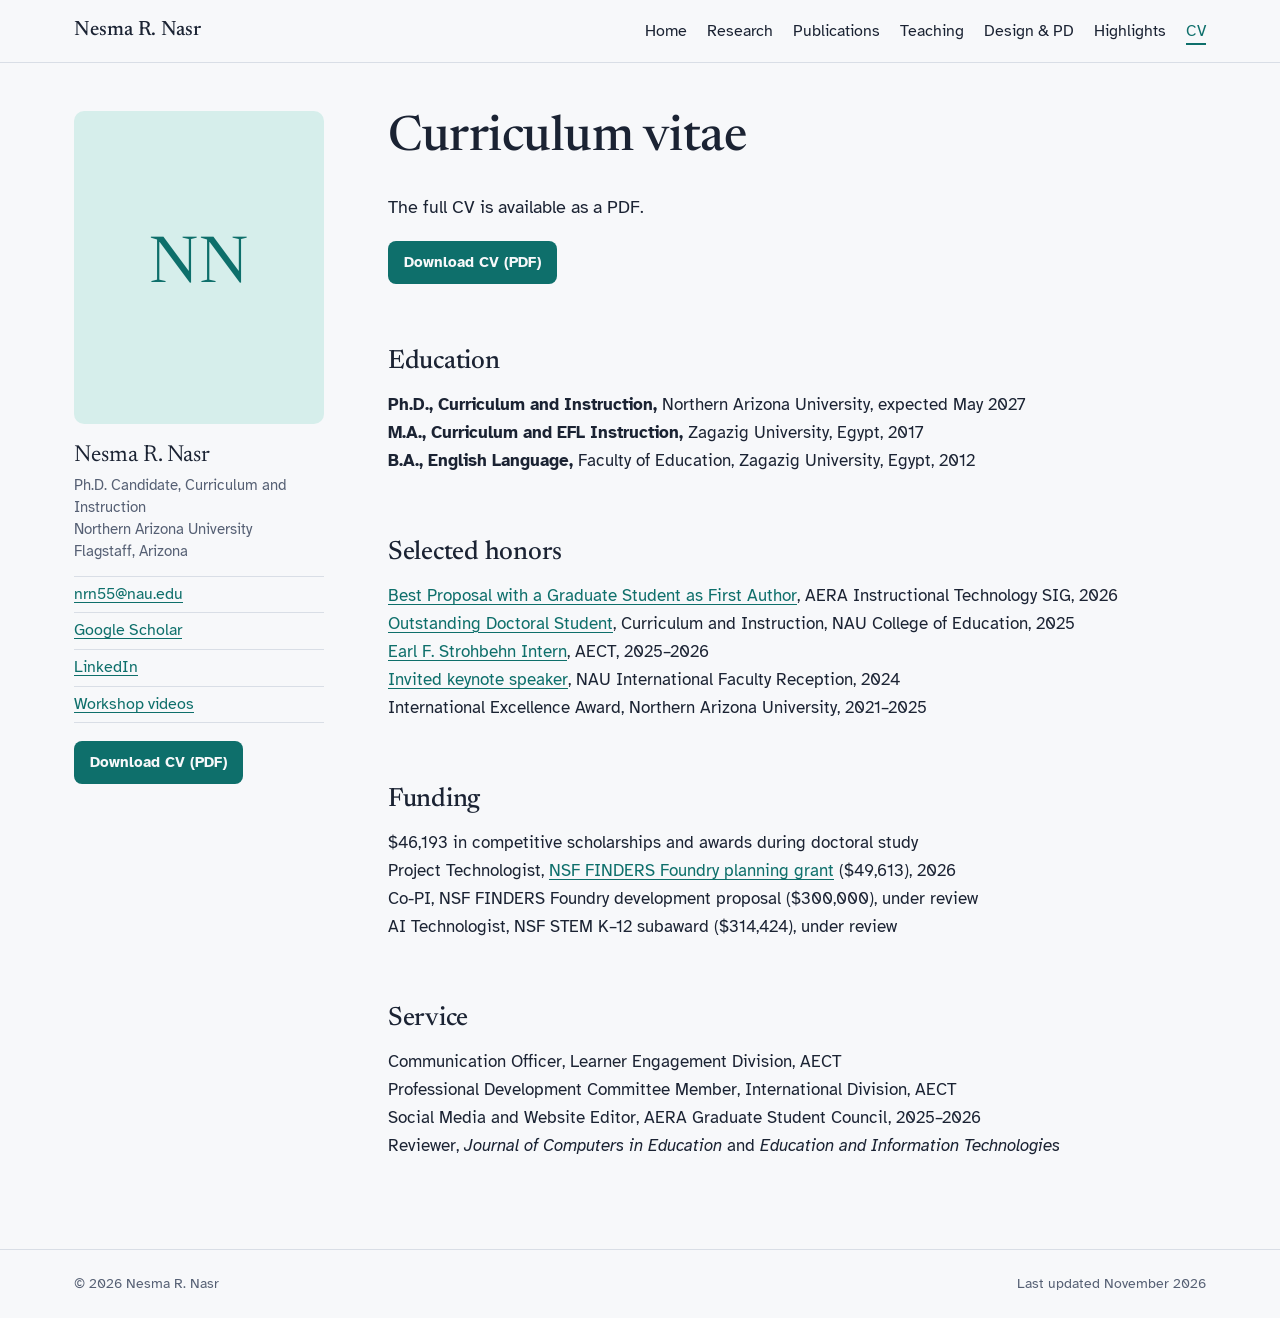
==== cv.html @ 43432b34 "Launch personal academic website Seven pages (home, research, publications, teaching, design and pro" ====
<!DOCTYPE html>
<html lang="en">
<head>
  <meta charset="utf-8">
  <meta name="viewport" content="width=device-width, initial-scale=1">
  <title>CV – Nesma R. Nasr</title>
  <meta name="description" content="Nesma R. Nasr studies AI literacy, critical thinking, and the design of AI-enhanced professional learning for educators.">
  <meta property="og:title" content="CV – Nesma R. Nasr">
  <meta property="og:description" content="Nesma R. Nasr studies AI literacy, critical thinking, and the design of AI-enhanced professional learning for educators.">
  <meta property="og:image" content="https://nesman91.github.io/images/profile.jpg">
  <link rel="icon" href="images/favicon.svg" type="image/svg+xml">
  <link rel="preconnect" href="https://fonts.googleapis.com">
  <link rel="preconnect" href="https://fonts.gstatic.com" crossorigin>
  <link href="https://fonts.googleapis.com/css2?family=Atkinson+Hyperlegible:ital,wght@0,400;0,700;1,400&family=Newsreader:ital,opsz,wght@0,6..72,400;0,6..72,500;0,6..72,600;1,6..72,400&display=swap" rel="stylesheet">
  <link rel="stylesheet" href="css/style.css">
</head>
<body>
  <a class="skip-link" href="#main">Skip to content</a>

  <header class="site-header">
    <div class="wrap">
      <a class="site-name" href="index.html">Nesma R. Nasr</a>
      <button class="nav-toggle" aria-expanded="false" aria-controls="site-nav">Menu</button>
      <nav class="site-nav" id="site-nav" aria-label="Main">
        <ul>
          <li><a href="index.html">Home</a></li>
          <li><a href="research.html">Research</a></li>
          <li><a href="publications.html">Publications</a></li>
          <li><a href="teaching.html">Teaching</a></li>
          <li><a href="design.html">Design &amp; PD</a></li>
          <li><a href="highlights.html">Highlights</a></li>
          <li><a href="cv.html" aria-current="page">CV</a></li>
        </ul>
      </nav>
    </div>
  </header>

  <div class="shell">
    <!-- ============ PROFILE SIDEBAR (same on every page) ============
         Your photo: upload a picture named profile.jpg into the images folder.
         Until then, your initials show instead. -->
    <aside class="profile" aria-label="About Nesma">
      <div class="avatar"><img src="images/profile.jpg" alt="Portrait of Nesma R. Nasr"><span class="monogram" aria-hidden="true">NN</span></div>
      <p class="name">Nesma R. Nasr</p>
      <p class="role">Ph.D. Candidate, Curriculum and Instruction<br>Northern Arizona University<br>Flagstaff, Arizona</p>
      <ul>
        <li><a href="mailto:nrn55@nau.edu">nrn55@nau.edu</a></li>
        <li><a href="https://scholar.google.com/citations?user=AihzHhYAAAAJ&amp;hl=en">Google Scholar</a></li>
        <li><a href="https://www.linkedin.com/in/nesma-nasr-783b58266/">LinkedIn</a></li>
        <li><a href="https://youtube.com/playlist?list=PLr469VyPQPz77XELISCDWrb53QFtSRKE9">Workshop videos</a></li>
      </ul>
      <a class="button" href="files/Nasr_Nesma_CV.pdf">Download CV (PDF)</a>
    </aside>

    <main class="content" id="main">
      <h1>Curriculum vitae</h1>
      <p class="lede">The full CV is available as a PDF.</p>
      <!-- To update the CV: upload a new PDF named Nasr_Nesma_CV.pdf into the files folder. -->
      <p><a class="button" href="files/Nasr_Nesma_CV.pdf">Download CV (PDF)</a></p>

      <section data-reveal>
        <h2>Education</h2>
        <ul class="plain">
          <li><strong>Ph.D., Curriculum and Instruction,</strong> Northern Arizona University, expected May 2027</li>
          <li><strong>M.A., Curriculum and EFL Instruction,</strong> Zagazig University, Egypt, 2017</li>
          <li><strong>B.A., English Language,</strong> Faculty of Education, Zagazig University, Egypt, 2012</li>
        </ul>
      </section>

      <section data-reveal>
        <h2>Selected honors</h2>
        <ul class="plain">
          <li><a href="highlights.html#aera-award-2026">Best Proposal with a Graduate Student as First Author</a>, AERA Instructional Technology SIG, 2026</li>
          <li><a href="highlights.html#outstanding-phd-2025">Outstanding Doctoral Student</a>, Curriculum and Instruction, NAU College of Education, 2025</li>
          <li><a href="highlights.html#strohbehn-2025">Earl F. Strohbehn Intern</a>, AECT, 2025–2026</li>
          <li><a href="highlights.html#keynote-2024">Invited keynote speaker</a>, NAU International Faculty Reception, 2024</li>
          <li>International Excellence Award, Northern Arizona University, 2021–2025</li>
        </ul>
      </section>

      <section data-reveal>
        <h2>Funding</h2>
        <ul class="plain">
          <li>$46,193 in competitive scholarships and awards during doctoral study</li>
          <li>Project Technologist, <a href="research.html#grants">NSF FINDERS Foundry planning grant</a> ($49,613), 2026</li>
          <li>Co-PI, NSF FINDERS Foundry development proposal ($300,000), under review</li>
          <li>AI Technologist, NSF STEM K–12 subaward ($314,424), under review</li>
        </ul>
      </section>

      <section data-reveal>
        <h2>Service</h2>
        <ul class="plain">
          <li>Communication Officer, Learner Engagement Division, AECT</li>
          <li>Professional Development Committee Member, International Division, AECT</li>
          <li>Social Media and Website Editor, AERA Graduate Student Council, 2025–2026</li>
          <li>Reviewer, <em>Journal of Computers in Education</em> and <em>Education and Information Technologies</em></li>
        </ul>
      </section>
    </main>
  </div>

  <footer class="site-footer">
    <div class="wrap">
      <span>&copy; <span data-year>2026</span> Nesma R. Nasr</span>
      <span>Last updated November 2026</span>
    </div>
  </footer>
  <script src="js/site.js"></script>
</body>
</html>
---- css/style.css ----
/* =========================================================
   Nesma R. Nasr — personal academic website
   Colors and fonts live in the :root block below.
   ========================================================= */

:root {
  --paper: #F7F8FA;      /* page background */
  --surface: #FFFFFF;    /* sidebar and table backgrounds */
  --ink: #1B2333;        /* main text */
  --muted: #566074;      /* secondary text */
  --teal: #0E6F6B;       /* accent: faience turquoise */
  --teal-soft: #D6EEEB;  /* light accent wash */
  --gold: #B7832A;       /* the moving dot on the loop and small highlights */
  --line: #D9DEE6;       /* hairlines and borders */

  --serif: "Newsreader", Georgia, "Times New Roman", serif;
  --sans: "Atkinson Hyperlegible", "Segoe UI", system-ui, sans-serif;

  --radius: 10px;
  --ease: cubic-bezier(.2, .7, .2, 1);
}

@media (prefers-color-scheme: dark) {
  :root {
    --paper: #10161F; --surface: #151D29; --ink: #E7EBF1; --muted: #9AA6B8;
    --teal: #5CC6BD; --teal-soft: #17322F; --gold: #E0B25A; --line: #273142;
  }
}

/* ---------- Base ---------- */
*, *::before, *::after { box-sizing: border-box; }
html { -webkit-text-size-adjust: 100%; scroll-behavior: smooth; }
@media (prefers-reduced-motion: reduce) { html { scroll-behavior: auto; } }
body {
  margin: 0; background: var(--paper); color: var(--ink);
  font-family: var(--sans); font-size: 1.0625rem; line-height: 1.65;
}
img { max-width: 100%; display: block; }
a { color: var(--teal); text-underline-offset: 3px; text-decoration-thickness: 1px; }
a:hover { text-decoration-thickness: 2px; }
:focus-visible { outline: 3px solid var(--teal); outline-offset: 3px; border-radius: 4px; }

h1, h2, h3 { font-family: var(--serif); font-weight: 500; line-height: 1.15; letter-spacing: -0.01em; margin: 0 0 0.5em; }
h1 { font-size: clamp(2rem, 4.2vw, 3.05rem); }
h2 { font-size: 1.65rem; margin-top: 2.4em; }
h3 { font-size: 1.22rem; margin-top: 1.6em; }
p, ul, ol { margin: 0 0 1em; }
.muted { color: var(--muted); }
.small { font-size: 0.92rem; }
.lede { font-size: 1.15rem; }

.skip-link { position: absolute; left: -999px; top: 8px; background: var(--ink); color: var(--paper); padding: 8px 14px; border-radius: 6px; z-index: 30; }
.skip-link:focus { left: 12px; }

/* ---------- Header ---------- */
.site-header { border-bottom: 1px solid var(--line); background: var(--paper); position: sticky; top: 0; z-index: 20; transition: box-shadow .3s var(--ease); }
.site-header.scrolled { box-shadow: 0 8px 24px rgba(15, 30, 50, 0.08); }
.site-header .wrap { max-width: 1180px; margin: 0 auto; padding: 14px 24px; display: flex; align-items: center; justify-content: space-between; gap: 16px; }
.site-name { font-family: var(--serif); font-size: 1.3rem; font-weight: 500; color: var(--ink); text-decoration: none; }
.nav-toggle { display: none; background: none; border: 1px solid var(--line); color: var(--ink); font: inherit; font-size: 0.95rem; padding: 6px 12px; border-radius: 8px; cursor: pointer; }
.site-nav ul { list-style: none; display: flex; gap: 20px; margin: 0; padding: 0; }
.site-nav a { color: var(--ink); text-decoration: none; font-size: 0.97rem; padding: 4px 0; background: linear-gradient(var(--teal), var(--teal)) left bottom / 0 2px no-repeat; transition: background-size .3s var(--ease); }
.site-nav a:hover { background-size: 100% 2px; }
.site-nav a[aria-current="page"] { color: var(--teal); background-size: 100% 2px; }

/* ---------- Two-column shell ---------- */
.shell { max-width: 1180px; margin: 0 auto; padding: 48px 24px 72px; display: grid; grid-template-columns: 250px minmax(0, 1fr); gap: 64px; }
.content { max-width: 780px; min-width: 0; }
.content > :first-child { margin-top: 0; }

/* ---------- Profile sidebar ---------- */
.profile { position: sticky; top: 96px; align-self: start; }
.avatar { position: relative; aspect-ratio: 4 / 5; border-radius: var(--radius); overflow: hidden; background: var(--teal-soft); }
.avatar img { width: 100%; height: 100%; object-fit: cover; }
.avatar .monogram { position: absolute; inset: 0; display: none; place-items: center; font-family: var(--serif); font-size: 4rem; color: var(--teal); }
.avatar.missing img { display: none; }
.avatar.missing .monogram { display: grid; }
.profile .name { font-family: var(--serif); font-size: 1.45rem; line-height: 1.2; margin: 18px 0 4px; }
.profile .role { color: var(--muted); font-size: 0.95rem; line-height: 1.45; margin: 0 0 14px; }
.profile ul { list-style: none; padding: 0; margin: 0 0 18px; font-size: 0.97rem; }
.profile li { padding: 5px 0; border-top: 1px solid var(--line); }
.profile li:last-child { border-bottom: 1px solid var(--line); }
.button { display: inline-block; background: var(--teal); color: var(--paper); text-decoration: none; padding: 9px 16px; border-radius: 8px; font-weight: 700; font-size: 0.95rem; transition: transform .2s var(--ease), filter .2s; }
.button:hover { filter: brightness(1.08); transform: translateY(-1px); }

/* ---------- Home hero with the inquiry loop ---------- */
.hero { display: grid; grid-template-columns: minmax(0, 1.2fr) minmax(0, 1fr); gap: 32px; align-items: center; margin-bottom: 8px; }
.hero h1 { margin-bottom: 0.4em; }
.hero .lede { font-size: 1.12rem; color: var(--muted); max-width: 40ch; }
.loop { width: 100%; max-width: 380px; justify-self: center; overflow: visible; }
.loop .ring { fill: none; stroke: var(--teal); stroke-width: 2.5; }
.loop .chev { fill: none; stroke: var(--teal); stroke-width: 2.5; stroke-linecap: round; stroke-linejoin: round; }
.loop .node circle { fill: var(--surface); stroke: var(--teal); stroke-width: 2.5; }
.loop .node .num { fill: var(--teal); font-family: var(--serif); font-size: 20px; font-weight: 600; text-anchor: middle; }
.loop .label { fill: var(--ink); font-family: var(--sans); font-size: 18px; font-weight: 700; }
.loop .hint { fill: var(--muted); font-family: var(--sans); font-size: 14px; }
.loop .core { fill: var(--gold); }
.loop .orbit { fill: var(--gold); }
.loop .core-text { fill: var(--ink); font-family: var(--serif); font-size: 18px; text-anchor: middle; font-style: italic; }
.loop-caption { font-size: 0.9rem; color: var(--muted); text-align: center; margin: 4px auto 0; max-width: 34ch; }

@media (prefers-reduced-motion: no-preference) {
  /* The ring draws, the four steps appear in order, then a gold dot travels the loop
     and each step glows as the dot passes it (one lap every 12 seconds). */
  .loop .ring { stroke-dasharray: 704; stroke-dashoffset: 704; animation: draw 1.6s ease-out forwards; }
  .loop .node, .loop .chev { opacity: 0; animation: appear .4s ease-out forwards; }
  .loop .n1 { animation-delay: .35s; } .loop .n2 { animation-delay: .75s; }
  .loop .n3 { animation-delay: 1.15s; } .loop .n4 { animation-delay: 1.55s; }
  .loop .chev { animation-delay: 1.8s; }
  .loop .node circle { animation: glow 12s linear infinite; }
  .loop .n1 circle { animation-delay: 2s; } .loop .n2 circle { animation-delay: 5s; }
  .loop .n3 circle { animation-delay: 8s; } .loop .n4 circle { animation-delay: 11s; }
  .loop .core { animation: breathe 4s ease-in-out 2s infinite; transform-origin: center; transform-box: fill-box; }
  .motion .hero h1 { animation: rise .8s var(--ease) both; }
  .motion .hero .lede { animation: rise .8s var(--ease) .15s both; }
}
@media (prefers-reduced-motion: reduce) { .loop .orbit { display: none; } }
@keyframes draw { to { stroke-dashoffset: 0; } }
@keyframes appear { to { opacity: 1; } }
@keyframes glow {
  0%, 9%, 100% { fill: var(--surface); stroke-width: 2.5; }
  2% { fill: var(--teal-soft); stroke-width: 4; }
}
@keyframes breathe { 0%, 100% { transform: scale(1); } 50% { transform: scale(1.35); } }
@keyframes rise { from { opacity: 0; transform: translateY(18px); } to { opacity: 1; transform: none; } }

/* ---------- Numbers band (counts up when it scrolls into view) ---------- */
.stats { display: grid; grid-template-columns: repeat(4, minmax(0, 1fr)); gap: 18px; margin: 36px 0 8px; padding: 0; list-style: none; }
.stats li { border-top: 2px solid var(--teal); padding-top: 10px; }
.stats strong { display: block; font-family: var(--serif); font-size: 2.1rem; font-weight: 500; line-height: 1.1; font-variant-numeric: tabular-nums; }
.stats span { color: var(--muted); font-size: 0.9rem; line-height: 1.35; display: block; }

/* ---------- Scroll reveal (only when motion is allowed) ---------- */
.motion [data-reveal] { opacity: 0; transform: translateY(16px); transition: opacity .7s var(--ease), transform .7s var(--ease); transition-delay: var(--d, 0ms); }
.motion [data-reveal].is-visible { opacity: 1; transform: none; }

/* ---------- Research strands ---------- */
.strand { position: relative; padding: 2px 0 2px 22px; margin: 26px 0; }
.strand::before { content: ""; position: absolute; left: 0; top: 0; bottom: 0; width: 3px; background: var(--teal); border-radius: 2px; transform-origin: top; }
.motion .strand[data-reveal]::before { transform: scaleY(0); transition: transform .9s var(--ease) .15s; }
.motion .strand[data-reveal].is-visible::before { transform: scaleY(1); }
.strand h3 { margin-top: 0; }
.strand p:last-child { margin-bottom: 0; }

/* ---------- News timeline ---------- */
.news { list-style: none; padding: 0; margin: 0; }
.news li { display: grid; grid-template-columns: 96px minmax(0, 1fr); gap: 18px; padding: 12px 0; border-top: 1px solid var(--line); }
.news li:last-child { border-bottom: 1px solid var(--line); }
.news time { color: var(--muted); font-size: 0.92rem; padding-top: 2px; }

/* ---------- Photo spaces ----------
   A photo appears only after its file is uploaded. Missing photos stay hidden,
   except in photo-space view (add ?slots to the address), which shows dashed boxes. */
.photo { margin: 0; position: relative; }
.photo img { width: 100%; height: auto; aspect-ratio: 4 / 3; object-fit: cover; border-radius: var(--radius); background: var(--teal-soft); }
.photo:not(.loaded) { height: 1px; overflow: hidden; }
.photo.missing { display: none; }
.photo.loaded { cursor: zoom-in; }
.photo.loaded img { transition: transform .35s var(--ease), box-shadow .35s var(--ease); }
.photo.loaded:hover img, .photo.loaded img:focus-visible { transform: translateY(-3px); box-shadow: 0 12px 26px rgba(15, 30, 50, 0.18); }
.photo figcaption { font-size: 0.86rem; color: var(--muted); margin-top: 6px; line-height: 1.35; }
.show-slots .photo.missing {
  display: flex; height: auto; align-items: center; justify-content: center; text-align: center;
  aspect-ratio: 4 / 3; border: 2px dashed var(--teal); border-radius: var(--radius);
  background: var(--teal-soft); color: var(--ink); padding: 10px; font-size: 0.8rem; line-height: 1.3;
}
.show-slots .photo.missing img, .show-slots .photo.missing figcaption { display: none; }
.show-slots .photo.missing::after { content: "Add photo: " attr(data-file); word-break: break-all; }
.slots-banner { position: fixed; left: 50%; bottom: 16px; transform: translateX(-50%); z-index: 25; background: var(--ink); color: var(--paper); padding: 10px 18px; border-radius: 999px; font-size: 0.92rem; box-shadow: 0 8px 24px rgba(0,0,0,.2); max-width: calc(100% - 32px); text-align: center; }

.photo-row { display: grid; grid-template-columns: repeat(auto-fill, minmax(200px, 1fr)); gap: 12px; margin: 16px 0 6px; }

/* ---------- Home photo carousel ---------- */
.strip-section[hidden] { display: none; }
.show-slots .strip-section[hidden] { display: block; }
.strip { display: flex; gap: 14px; overflow-x: auto; scroll-snap-type: x mandatory; padding: 4px 2px 12px; scrollbar-width: thin; }
.strip .photo { flex: 0 0 min(300px, 78%); scroll-snap-align: start; }
.strip .photo:not(.loaded):not(.missing) { flex-basis: 1px; }
.strip-controls { display: flex; gap: 8px; align-items: center; margin-top: 4px; }
.strip-controls button { font: inherit; font-size: 0.92rem; background: transparent; color: var(--ink); border: 1px solid var(--line); border-radius: 999px; padding: 5px 14px; cursor: pointer; }
.strip-controls button:hover { border-color: var(--teal); color: var(--teal); }

/* ---------- Highlights page ---------- */
.filters { display: flex; flex-wrap: wrap; gap: 8px; margin: 8px 0 8px; }
.filters button { font: inherit; font-size: 0.93rem; padding: 6px 14px; border-radius: 999px; cursor: pointer; background: transparent; color: var(--ink); border: 1px solid var(--line); transition: background-color .2s, color .2s, border-color .2s; }
.filters button[aria-pressed="true"] { background: var(--teal); color: var(--paper); border-color: var(--teal); }
.moment { padding: 22px 0; border-top: 1px solid var(--line); scroll-margin-top: 90px; }
.moment[hidden] { display: none; }
.moment.fade-in { animation: rise .45s var(--ease) both; }
.moment time { color: var(--muted); font-size: 0.92rem; }
.moment h3 { margin: 2px 0 6px; }
.moment p { margin-bottom: 0.6em; }
.moment .links { display: flex; flex-wrap: wrap; gap: 6px 16px; font-size: 0.95rem; margin: 0; }
.moment-photos { display: grid; grid-template-columns: repeat(auto-fill, minmax(210px, 1fr)); gap: 12px; margin-bottom: 12px; }
.moment-photos:not(:has(.loaded)) { margin-bottom: 0; }
.show-slots .moment-photos { margin-bottom: 12px; }
.group-title { margin-top: 2em; }

/* ---------- Lists, publications, quotes ---------- */
.plain { list-style: none; padding: 0; }
.pubs { list-style: none; padding: 0; margin: 0; }
.pubs li { padding: 12px 0 12px 1.6em; text-indent: -1.6em; border-top: 1px solid var(--line); }
.pubs li:last-child { border-bottom: 1px solid var(--line); }
.pubs .note { color: var(--muted); font-size: 0.9rem; }
.me { font-weight: 700; }
.pub-group[hidden] { display: none; }
blockquote { margin: 18px 0; padding: 2px 0 2px 20px; border-left: 3px solid var(--teal-soft); font-family: var(--serif); font-size: 1.12rem; line-height: 1.5; }
blockquote footer { font-family: var(--sans); font-size: 0.88rem; color: var(--muted); margin-top: 6px; }
.course { padding: 14px 0; border-top: 1px solid var(--line); }
.course:last-of-type { border-bottom: 1px solid var(--line); }
.course h3 { margin: 0 0 4px; font-size: 1.12rem; }
.course .meta { color: var(--muted); font-size: 0.92rem; margin: 0 0 6px; }
.grant { padding: 16px 0; border-top: 1px solid var(--line); }
.grant:last-of-type { border-bottom: 1px solid var(--line); }
.grant h3 { margin: 0 0 4px; font-size: 1.12rem; }
.grant .meta { color: var(--muted); font-size: 0.92rem; margin: 0 0 6px; }
.video { position: relative; aspect-ratio: 16 / 9; margin: 18px 0; }
.video iframe { position: absolute; inset: 0; width: 100%; height: 100%; border: 0; border-radius: var(--radius); }
table.survey { width: 100%; border-collapse: collapse; font-size: 0.94rem; margin: 12px 0; background: var(--surface); }
table.survey th, table.survey td { text-align: left; padding: 8px 10px; border-bottom: 1px solid var(--line); }
table.survey td.num, table.survey th.num { text-align: right; white-space: nowrap; }

/* ---------- Lightbox (click a photo to enlarge) ---------- */
.lightbox { position: fixed; inset: 0; z-index: 40; background: rgba(8, 14, 24, 0.88); display: grid; place-items: center; padding: 24px; opacity: 0; transition: opacity .25s var(--ease); }
.lightbox.open { opacity: 1; }
.lightbox figure { margin: 0; max-width: min(1100px, 100%); transform: scale(.96); transition: transform .3s var(--ease); }
.lightbox.open figure { transform: none; }
.lightbox img { max-height: 80vh; width: auto; margin: 0 auto; border-radius: 8px; }
.lightbox figcaption { color: #E7EBF1; text-align: center; margin-top: 10px; font-size: 0.95rem; }
.lightbox .close { position: absolute; top: 14px; right: 16px; font: inherit; background: rgba(255,255,255,.12); color: #fff; border: 0; border-radius: 999px; padding: 6px 14px; cursor: pointer; }

/* ---------- Footer ---------- */
.site-footer { border-top: 1px solid var(--line); }
.site-footer .wrap { max-width: 1180px; margin: 0 auto; padding: 22px 24px; color: var(--muted); font-size: 0.9rem; display: flex; flex-wrap: wrap; justify-content: space-between; gap: 8px; }

/* ---------- Tablet and phone ---------- */
@media (max-width: 960px) {
  .shell { grid-template-columns: 1fr; gap: 36px; padding-top: 28px; }
  .profile { position: static; display: grid; grid-template-columns: 120px minmax(0, 1fr); gap: 4px 20px; align-items: start; }
  .avatar { grid-row: span 4; }
  .profile .name { margin-top: 0; }
  .profile ul { grid-column: 2; }
  .profile .button { grid-column: 2; justify-self: start; }
  .hero { grid-template-columns: 1fr; }
  .loop { max-width: 300px; }
}
@media (max-width: 820px) {
  .nav-toggle { display: inline-block; }
  .site-nav { display: none; width: 100%; }
  .site-nav.open { display: block; }
  .site-header .wrap { flex-wrap: wrap; }
  .site-nav ul { flex-direction: column; gap: 0; padding: 8px 0; }
  .site-nav li a { display: block; padding: 10px 0; border-bottom: 1px solid var(--line); background: none; }
  .site-nav a[aria-current="page"] { border-bottom-color: var(--teal); }
  .stats { grid-template-columns: repeat(2, minmax(0, 1fr)); }
  .news li { grid-template-columns: 1fr; gap: 2px; }
}
@media (max-width: 480px) {
  body { font-size: 1rem; }
  .profile { grid-template-columns: 92px minmax(0, 1fr); }
}
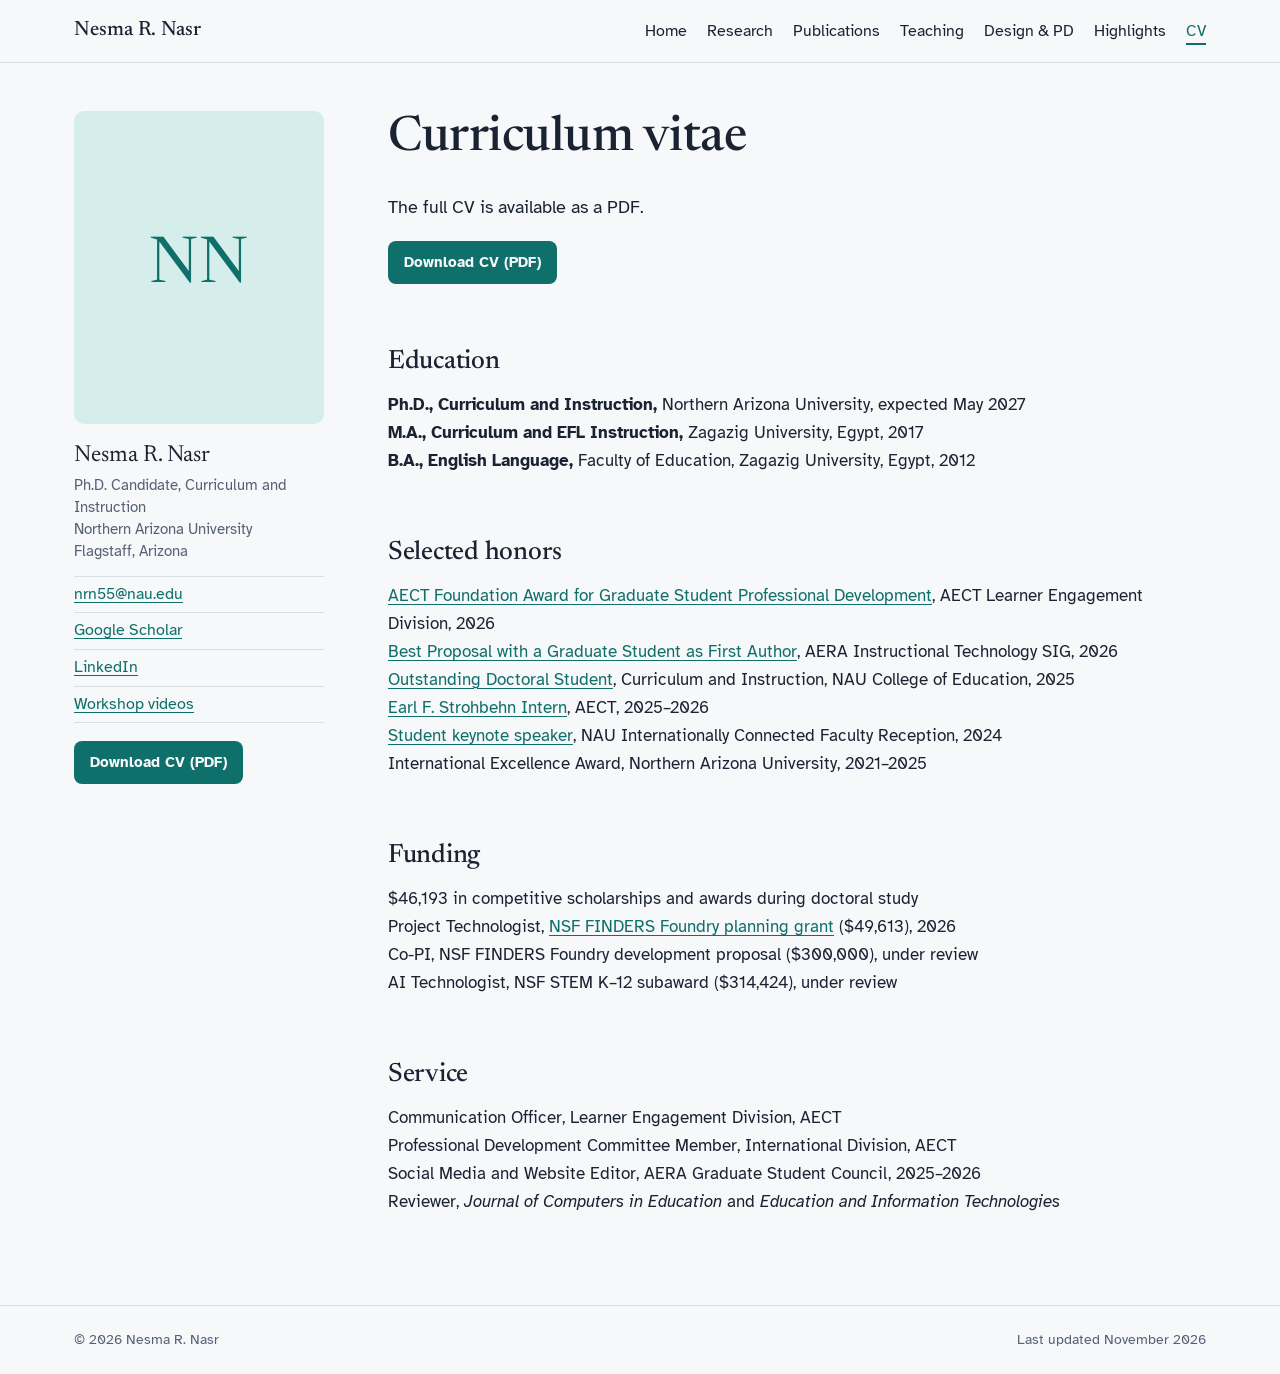
==== commit c5a826d3: "Add highlight photos, AECT 2026 award, and corrected keynote details - Place 20 processed photos (cr" ====
--- a/cv.html
+++ b/cv.html
@@ -12,7 +12,7 @@
   <link rel="preconnect" href="https://fonts.googleapis.com">
   <link rel="preconnect" href="https://fonts.gstatic.com" crossorigin>
   <link href="https://fonts.googleapis.com/css2?family=Atkinson+Hyperlegible:ital,wght@0,400;0,700;1,400&family=Newsreader:ital,opsz,wght@0,6..72,400;0,6..72,500;0,6..72,600;1,6..72,400&display=swap" rel="stylesheet">
-  <link rel="stylesheet" href="css/style.css">
+  <link rel="stylesheet" href="css/style.css?v=20261110b">
 </head>
 <body>
   <a class="skip-link" href="#main">Skip to content</a>
@@ -70,10 +70,11 @@
       <section data-reveal>
         <h2>Selected honors</h2>
         <ul class="plain">
+          <li><a href="highlights.html#aect-led-award-2026">AECT Foundation Award for Graduate Student Professional Development</a>, AECT Learner Engagement Division, 2026</li>
           <li><a href="highlights.html#aera-award-2026">Best Proposal with a Graduate Student as First Author</a>, AERA Instructional Technology SIG, 2026</li>
           <li><a href="highlights.html#outstanding-phd-2025">Outstanding Doctoral Student</a>, Curriculum and Instruction, NAU College of Education, 2025</li>
           <li><a href="highlights.html#strohbehn-2025">Earl F. Strohbehn Intern</a>, AECT, 2025–2026</li>
-          <li><a href="highlights.html#keynote-2024">Invited keynote speaker</a>, NAU International Faculty Reception, 2024</li>
+          <li><a href="highlights.html#keynote-2024">Student keynote speaker</a>, NAU Internationally Connected Faculty Reception, 2024</li>
           <li>International Excellence Award, Northern Arizona University, 2021–2025</li>
         </ul>
       </section>
@@ -106,6 +107,6 @@
       <span>Last updated November 2026</span>
     </div>
   </footer>
-  <script src="js/site.js"></script>
+  <script src="js/site.js?v=20261110b"></script>
 </body>
 </html>
--- a/css/style.css
+++ b/css/style.css
@@ -83,46 +83,128 @@
 .button { display: inline-block; background: var(--teal); color: var(--paper); text-decoration: none; padding: 9px 16px; border-radius: 8px; font-weight: 700; font-size: 0.95rem; transition: transform .2s var(--ease), filter .2s; }
 .button:hover { filter: brightness(1.08); transform: translateY(-1px); }
 
-/* ---------- Home hero with the inquiry loop ---------- */
-.hero { display: grid; grid-template-columns: minmax(0, 1.2fr) minmax(0, 1fr); gap: 32px; align-items: center; margin-bottom: 8px; }
-.hero h1 { margin-bottom: 0.4em; }
-.hero .lede { font-size: 1.12rem; color: var(--muted); max-width: 40ch; }
-.loop { width: 100%; max-width: 380px; justify-self: center; overflow: visible; }
-.loop .ring { fill: none; stroke: var(--teal); stroke-width: 2.5; }
-.loop .chev { fill: none; stroke: var(--teal); stroke-width: 2.5; stroke-linecap: round; stroke-linejoin: round; }
-.loop .node circle { fill: var(--surface); stroke: var(--teal); stroke-width: 2.5; }
-.loop .node .num { fill: var(--teal); font-family: var(--serif); font-size: 20px; font-weight: 600; text-anchor: middle; }
-.loop .label { fill: var(--ink); font-family: var(--sans); font-size: 18px; font-weight: 700; }
-.loop .hint { fill: var(--muted); font-family: var(--sans); font-size: 14px; }
-.loop .core { fill: var(--gold); }
-.loop .orbit { fill: var(--gold); }
-.loop .core-text { fill: var(--ink); font-family: var(--serif); font-size: 18px; text-anchor: middle; font-style: italic; }
-.loop-caption { font-size: 0.9rem; color: var(--muted); text-align: center; margin: 4px auto 0; max-width: 34ch; }
-
+/* ---------- Home hero ---------- */
+.hero-text h1 { max-width: 24ch; font-size: clamp(1.9rem, 3.6vw, 2.6rem); margin-bottom: 0.35em; }
+.hero-text .lede { color: var(--muted); max-width: 52ch; font-size: 1.18rem; }
 @media (prefers-reduced-motion: no-preference) {
-  /* The ring draws, the four steps appear in order, then a gold dot travels the loop
-     and each step glows as the dot passes it (one lap every 12 seconds). */
-  .loop .ring { stroke-dasharray: 704; stroke-dashoffset: 704; animation: draw 1.6s ease-out forwards; }
-  .loop .node, .loop .chev { opacity: 0; animation: appear .4s ease-out forwards; }
-  .loop .n1 { animation-delay: .35s; } .loop .n2 { animation-delay: .75s; }
-  .loop .n3 { animation-delay: 1.15s; } .loop .n4 { animation-delay: 1.55s; }
-  .loop .chev { animation-delay: 1.8s; }
-  .loop .node circle { animation: glow 12s linear infinite; }
-  .loop .n1 circle { animation-delay: 2s; } .loop .n2 circle { animation-delay: 5s; }
-  .loop .n3 circle { animation-delay: 8s; } .loop .n4 circle { animation-delay: 11s; }
-  .loop .core { animation: breathe 4s ease-in-out 2s infinite; transform-origin: center; transform-box: fill-box; }
-  .motion .hero h1 { animation: rise .8s var(--ease) both; }
-  .motion .hero .lede { animation: rise .8s var(--ease) .15s both; }
-}
-@media (prefers-reduced-motion: reduce) { .loop .orbit { display: none; } }
-@keyframes draw { to { stroke-dashoffset: 0; } }
+  .motion .hero-text h1 { animation: rise .8s var(--ease) both; }
+  .motion .hero-text .lede { animation: rise .8s var(--ease) .15s both; }
+}
+@keyframes rise { from { opacity: 0; transform: translateY(18px); } to { opacity: 1; transform: none; } }
 @keyframes appear { to { opacity: 1; } }
-@keyframes glow {
-  0%, 9%, 100% { fill: var(--surface); stroke-width: 2.5; }
-  2% { fill: var(--teal-soft); stroke-width: 4; }
-}
-@keyframes breathe { 0%, 100% { transform: scale(1); } 50% { transform: scale(1.35); } }
-@keyframes rise { from { opacity: 0; transform: translateY(18px); } to { opacity: 1; transform: none; } }
+
+/* ---------- Animated models ---------- */
+.frameworks { margin-top: 26px; }
+.frameworks h2 { margin-top: 0; }
+.fw-tabs { display: flex; flex-wrap: wrap; gap: 10px; margin: 14px 0 20px; }
+.fw-tabs button {
+  font: inherit; font-weight: 700; font-size: 0.94rem; text-align: left; color: var(--ink); cursor: pointer;
+  background: var(--surface); border: 1px solid var(--line); border-radius: 12px; padding: 8px 13px;
+  transition: border-color .2s, box-shadow .2s, transform .2s var(--ease);
+}
+.fw-tabs button span { display: block; font-weight: 400; font-size: 0.8rem; color: var(--muted); }
+.fw-tabs button:hover { transform: translateY(-1px); border-color: var(--teal); }
+.fw-tabs button[aria-selected="true"] { border-color: var(--teal); box-shadow: inset 0 0 0 1px var(--teal); }
+.fw-panel[hidden] { display: none; }
+.motion .fw-panel { animation: rise .5s var(--ease) both; }
+
+.model { display: grid; grid-template-columns: minmax(0, 1.5fr) minmax(0, 1fr); gap: 24px; align-items: center; margin: 18px 0 28px; }
+.model-figure svg { width: 100%; height: auto; overflow: visible; display: block; }
+.model-steps { display: flex; flex-wrap: wrap; gap: 6px; list-style: none; padding: 0; margin: 0 0 10px; }
+.model-steps button { font: inherit; font-size: 0.88rem; border: 1px solid var(--line); background: transparent; color: var(--ink); border-radius: 999px; padding: 4px 12px; cursor: pointer; transition: background-color .25s, color .25s, border-color .25s; }
+.model-steps button:hover { border-color: var(--teal); }
+.model-steps button[aria-selected="true"] { background: var(--teal); border-color: var(--teal); color: var(--paper); }
+.model-timer { height: 3px; background: var(--line); border-radius: 2px; overflow: hidden; margin: 0 0 14px; }
+.model-timer span { display: block; height: 100%; width: 0; background: var(--gold); }
+.model-timer.run span { animation: timer var(--dur, 5000ms) linear forwards; }
+.model.paused .model-timer span { animation-play-state: paused; }
+@keyframes timer { to { width: 100%; } }
+.model-detail article[hidden] { display: none; }
+.motion .model-detail article { animation: rise .45s var(--ease) both; }
+.model-detail h3 { margin: 0 0 4px; font-size: 1.3rem; }
+.model-detail .role { color: var(--muted); font-style: italic; margin: 0 0 8px; }
+.model-detail ul { padding-left: 1.1em; margin: 0 0 8px; }
+.model-detail li { margin-bottom: 3px; }
+.model-detail .next { color: var(--teal); font-size: 0.95rem; margin: 6px 0 0; }
+.model-caption { grid-column: 1 / -1; font-size: 0.9rem; color: var(--muted); margin: 0; }
+.model-links { display: inline-flex; flex-wrap: wrap; gap: 4px 16px; margin-left: 4px; }
+svg .step { cursor: pointer; }
+
+/* Model 1: Human-in-the-Loop inquiry model */
+.model-hitl .m-wedge { fill: transparent; transition: fill .5s var(--ease); }
+.model-hitl .step.is-active .m-wedge { fill: var(--teal-soft); }
+.model-hitl .m-arc { fill: none; stroke: var(--ink); stroke-width: 4; stroke-dasharray: 11 9; transition: stroke .4s; }
+.model-hitl .m-arc-head { fill: var(--ink); transition: fill .4s; }
+.model-hitl .step.is-active .m-arc { stroke: var(--teal); stroke-width: 5; }
+.model-hitl .step.is-active .m-arc-head { fill: var(--teal); }
+.model-hitl .m-axis { stroke: var(--ink); stroke-width: 3; }
+.model-hitl .m-axis-head { fill: var(--ink); }
+.model-hitl .m-center-bg { fill: var(--paper); }
+.model-hitl .m-center { fill: var(--ink); font-family: var(--sans); font-weight: 700; font-size: 17px; letter-spacing: .02em; text-anchor: middle; }
+.model-hitl .m-card { fill: var(--ink); font-family: var(--sans); font-weight: 700; font-size: 18px; text-anchor: middle; }
+.model-hitl .m-cardsub { fill: var(--muted); font-family: var(--sans); font-size: 16px; text-anchor: middle; }
+.model-hitl .m-qtitle { fill: var(--ink); font-family: var(--sans); font-weight: 700; font-size: 17px; text-anchor: middle; transition: fill .4s; }
+.model-hitl .m-qsub { fill: var(--muted); font-family: var(--sans); font-style: italic; font-size: 16px; text-anchor: middle; }
+.model-hitl .step.is-active .m-qtitle { fill: var(--teal); }
+.model-hitl .m-badge rect { fill: var(--line); transition: fill .4s; }
+.model-hitl .m-badge text { fill: var(--ink); font-family: var(--sans); font-weight: 700; font-size: 17px; text-anchor: middle; transition: fill .4s; }
+.model-hitl .step.is-active .m-badge rect { fill: var(--teal); }
+.model-hitl .step.is-active .m-badge text { fill: var(--paper); }
+
+/* Model 2: PAEERA */
+.model-paeera .p-ring { fill: none; stroke: var(--teal); stroke-width: 2; stroke-dasharray: 7 9; opacity: .55; }
+.model-paeera .p-ring-spin { transform-origin: 280px 268px; transform-box: view-box; }
+.model-paeera .p-chev { fill: var(--teal); opacity: .7; }
+.model-paeera .p-tracer { transition: transform .9s var(--ease); }
+.model-paeera .p-tracer circle { fill: var(--gold); }
+.model-paeera .p-center { fill: var(--teal-soft); }
+.model-paeera .p-center-t { fill: var(--ink); font-family: var(--sans); font-weight: 700; font-size: 21px; text-anchor: middle; }
+.model-paeera .p-center-s { fill: var(--ink); font-family: var(--sans); font-weight: 700; font-size: 18px; text-anchor: middle; }
+.model-paeera .p-main { fill: var(--surface); stroke: var(--teal); stroke-width: 2.5; transition: fill .35s, stroke-width .35s; }
+.model-paeera .p-name { fill: var(--ink); font-family: var(--serif); font-weight: 600; font-size: 18px; text-anchor: middle; transition: fill .35s; }
+.model-paeera .p-num { fill: var(--paper); stroke: var(--teal); stroke-width: 2; }
+.model-paeera .p-numtext { fill: var(--teal); font-family: var(--sans); font-weight: 700; font-size: 14px; text-anchor: middle; }
+.model-paeera .p-node { transform-box: fill-box; transform-origin: center; transition: transform .35s var(--ease); }
+.model-paeera .p-node.is-active { transform: scale(1.08); }
+.model-paeera .p-node.is-active .p-main { fill: var(--teal); stroke-width: 3; }
+.model-paeera .p-node.is-active .p-name { fill: var(--paper); }
+
+/* Model 3: FERPAI */
+.model-ferpai .f-box { fill: var(--surface); stroke: var(--teal); stroke-width: 2; }
+.model-ferpai .f-box-t { fill: var(--ink); font-family: var(--sans); font-weight: 700; font-size: 15.5px; text-anchor: middle; }
+.model-ferpai .f-box-s { fill: var(--muted); font-family: var(--sans); font-size: 12.5px; text-anchor: middle; }
+.model-ferpai .f-down { stroke: var(--teal); stroke-width: 3; }
+.model-ferpai .f-head { fill: var(--teal); transition: fill .4s; }
+.model-ferpai .f-dot { stroke: var(--muted); stroke-width: 2; stroke-dasharray: 2 5; stroke-linecap: round; }
+.model-ferpai .f-arc { fill: none; stroke: var(--teal); stroke-width: 4; transition: stroke .4s; }
+.model-ferpai .f-arcg.is-active .f-arc { stroke: var(--gold); }
+.model-ferpai .f-arcg.is-active .f-head { fill: var(--gold); }
+.model-ferpai .f-center { fill: var(--teal); }
+.model-ferpai .f-halo { fill: none; stroke: var(--teal); stroke-width: 2; opacity: 0; transform-box: fill-box; transform-origin: center; }
+.model-ferpai .f-center-t { fill: var(--paper); font-family: var(--sans); font-weight: 700; font-size: 19px; text-anchor: middle; }
+.model-ferpai .f-lit circle { fill: var(--surface); stroke: var(--teal); stroke-width: 2.5; transition: fill .4s, stroke-width .4s; }
+.model-ferpai .f-lit.is-active circle { fill: var(--teal-soft); stroke-width: 4.5; }
+.model-ferpai .f-name { fill: var(--ink); font-family: var(--sans); font-weight: 700; font-size: 17px; text-anchor: middle; }
+.model-ferpai .f-level { fill: var(--teal); font-family: var(--sans); font-size: 14px; text-anchor: middle; }
+
+/* Motion for the models (only when motion is allowed) */
+@media (prefers-reduced-motion: no-preference) {
+  .model-hitl .m-arc { animation: march 1.1s linear infinite; }
+  .model-hitl .step.is-active .m-arc { animation-duration: .6s; }
+  .model-paeera .p-ring-spin { animation: spin 60s linear infinite; }
+  .motion .model-paeera:not(.in-view) .p-node { opacity: 0; }
+  .motion .model-paeera.in-view .p-node { animation: pop .5s var(--ease) backwards; animation-delay: calc(var(--i) * 120ms); }
+  .motion .model-ferpai:not(.in-view) .f-arc { stroke-dasharray: 1; stroke-dashoffset: 1; }
+  .motion .model-ferpai.in-view .f-arc { stroke-dasharray: 1; animation: drawin .9s var(--ease) both; animation-delay: calc(var(--i) * 250ms + 200ms); }
+  .motion .model-ferpai:not(.in-view) .f-lit { opacity: 0; }
+  .motion .model-ferpai.in-view .f-lit { animation: pop .5s var(--ease) backwards; animation-delay: calc(var(--i) * 250ms); }
+  .model-ferpai .f-halo { animation: halo 3.2s ease-out infinite; }
+}
+@keyframes march { to { stroke-dashoffset: -40; } }
+@keyframes spin { to { transform: rotate(360deg); } }
+@keyframes pop { from { opacity: 0; transform: scale(.85); } to { opacity: 1; transform: none; } }
+@keyframes drawin { from { stroke-dashoffset: 1; } to { stroke-dashoffset: 0; } }
+@keyframes halo { 0% { opacity: .6; transform: scale(1); } 100% { opacity: 0; transform: scale(1.45); } }
 
 /* ---------- Numbers band (counts up when it scrolls into view) ---------- */
 .stats { display: grid; grid-template-columns: repeat(4, minmax(0, 1fr)); gap: 18px; margin: 36px 0 8px; padding: 0; list-style: none; }
@@ -153,6 +235,8 @@
    except in photo-space view (add ?slots to the address), which shows dashed boxes. */
 .photo { margin: 0; position: relative; }
 .photo img { width: 100%; height: auto; aspect-ratio: 4 / 3; object-fit: cover; border-radius: var(--radius); background: var(--teal-soft); }
+.photo.portrait img { aspect-ratio: 3 / 4; }
+.photo.square img { aspect-ratio: 1 / 1; }
 .photo:not(.loaded) { height: 1px; overflow: hidden; }
 .photo.missing { display: none; }
 .photo.loaded { cursor: zoom-in; }
@@ -175,6 +259,8 @@
 .show-slots .strip-section[hidden] { display: block; }
 .strip { display: flex; gap: 14px; overflow-x: auto; scroll-snap-type: x mandatory; padding: 4px 2px 12px; scrollbar-width: thin; }
 .strip .photo { flex: 0 0 min(300px, 78%); scroll-snap-align: start; }
+.strip .photo.portrait { flex-basis: min(169px, 44%); } /* same height as a 4:3 photo */
+.strip .photo.square { flex-basis: min(225px, 58%); }
 .strip .photo:not(.loaded):not(.missing) { flex-basis: 1px; }
 .strip-controls { display: flex; gap: 8px; align-items: center; margin-top: 4px; }
 .strip-controls button { font: inherit; font-size: 0.92rem; background: transparent; color: var(--ink); border: 1px solid var(--line); border-radius: 999px; padding: 5px 14px; cursor: pointer; }
@@ -191,7 +277,7 @@
 .moment h3 { margin: 2px 0 6px; }
 .moment p { margin-bottom: 0.6em; }
 .moment .links { display: flex; flex-wrap: wrap; gap: 6px 16px; font-size: 0.95rem; margin: 0; }
-.moment-photos { display: grid; grid-template-columns: repeat(auto-fill, minmax(210px, 1fr)); gap: 12px; margin-bottom: 12px; }
+.moment-photos { display: grid; grid-template-columns: repeat(auto-fill, minmax(210px, 1fr)); gap: 12px; margin-bottom: 12px; align-items: start; }
 .moment-photos:not(:has(.loaded)) { margin-bottom: 0; }
 .show-slots .moment-photos { margin-bottom: 12px; }
 .group-title { margin-top: 2em; }
@@ -241,8 +327,8 @@
   .profile .name { margin-top: 0; }
   .profile ul { grid-column: 2; }
   .profile .button { grid-column: 2; justify-self: start; }
-  .hero { grid-template-columns: 1fr; }
-  .loop { max-width: 300px; }
+  .model { grid-template-columns: 1fr; gap: 16px; }
+  .model-figure { max-width: 520px; margin: 0 auto; width: 100%; }
 }
 @media (max-width: 820px) {
   .nav-toggle { display: inline-block; }
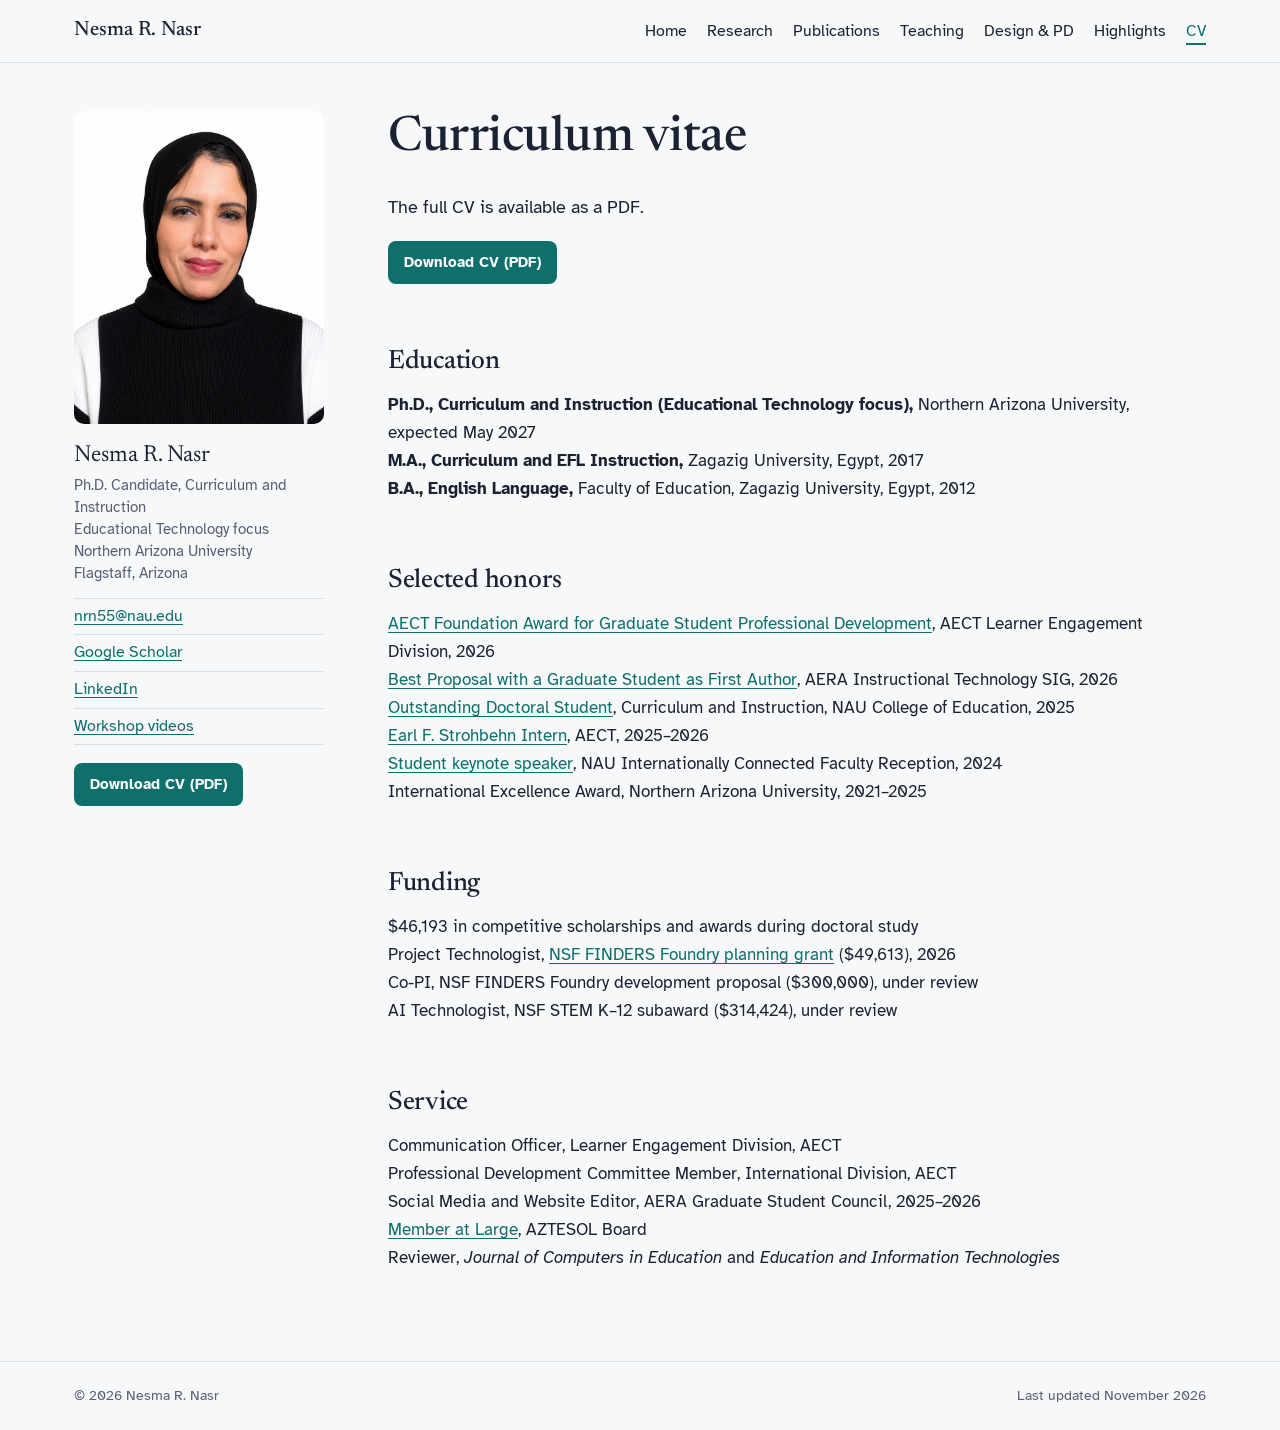
==== commit aa7a9a72: "Add profile photo, Educational Technology focus, and new captioned photos - Set the headshot as the " ====
--- a/cv.html
+++ b/cv.html
@@ -12,7 +12,7 @@
   <link rel="preconnect" href="https://fonts.googleapis.com">
   <link rel="preconnect" href="https://fonts.gstatic.com" crossorigin>
   <link href="https://fonts.googleapis.com/css2?family=Atkinson+Hyperlegible:ital,wght@0,400;0,700;1,400&family=Newsreader:ital,opsz,wght@0,6..72,400;0,6..72,500;0,6..72,600;1,6..72,400&display=swap" rel="stylesheet">
-  <link rel="stylesheet" href="css/style.css?v=20261110b">
+  <link rel="stylesheet" href="css/style.css?v=20261110c">
 </head>
 <body>
   <a class="skip-link" href="#main">Skip to content</a>
@@ -42,7 +42,7 @@
     <aside class="profile" aria-label="About Nesma">
       <div class="avatar"><img src="images/profile.jpg" alt="Portrait of Nesma R. Nasr"><span class="monogram" aria-hidden="true">NN</span></div>
       <p class="name">Nesma R. Nasr</p>
-      <p class="role">Ph.D. Candidate, Curriculum and Instruction<br>Northern Arizona University<br>Flagstaff, Arizona</p>
+      <p class="role">Ph.D. Candidate, Curriculum and Instruction<br>Educational Technology focus<br>Northern Arizona University<br>Flagstaff, Arizona</p>
       <ul>
         <li><a href="mailto:nrn55@nau.edu">nrn55@nau.edu</a></li>
         <li><a href="https://scholar.google.com/citations?user=AihzHhYAAAAJ&amp;hl=en">Google Scholar</a></li>
@@ -61,7 +61,7 @@
       <section data-reveal>
         <h2>Education</h2>
         <ul class="plain">
-          <li><strong>Ph.D., Curriculum and Instruction,</strong> Northern Arizona University, expected May 2027</li>
+          <li><strong>Ph.D., Curriculum and Instruction (Educational Technology focus),</strong> Northern Arizona University, expected May 2027</li>
           <li><strong>M.A., Curriculum and EFL Instruction,</strong> Zagazig University, Egypt, 2017</li>
           <li><strong>B.A., English Language,</strong> Faculty of Education, Zagazig University, Egypt, 2012</li>
         </ul>
@@ -95,6 +95,7 @@
           <li>Communication Officer, Learner Engagement Division, AECT</li>
           <li>Professional Development Committee Member, International Division, AECT</li>
           <li>Social Media and Website Editor, AERA Graduate Student Council, 2025–2026</li>
+          <li><a href="highlights.html#aztesol-board">Member at Large</a>, AZTESOL Board</li>
           <li>Reviewer, <em>Journal of Computers in Education</em> and <em>Education and Information Technologies</em></li>
         </ul>
       </section>
@@ -107,6 +108,6 @@
       <span>Last updated November 2026</span>
     </div>
   </footer>
-  <script src="js/site.js?v=20261110b"></script>
+  <script src="js/site.js?v=20261110c"></script>
 </body>
 </html>
--- a/css/style.css
+++ b/css/style.css
@@ -237,6 +237,7 @@
 .photo img { width: 100%; height: auto; aspect-ratio: 4 / 3; object-fit: cover; border-radius: var(--radius); background: var(--teal-soft); }
 .photo.portrait img { aspect-ratio: 3 / 4; }
 .photo.square img { aspect-ratio: 1 / 1; }
+.photo.wide img { aspect-ratio: var(--r); }
 .photo:not(.loaded) { height: 1px; overflow: hidden; }
 .photo.missing { display: none; }
 .photo.loaded { cursor: zoom-in; }
@@ -259,8 +260,11 @@
 .show-slots .strip-section[hidden] { display: block; }
 .strip { display: flex; gap: 14px; overflow-x: auto; scroll-snap-type: x mandatory; padding: 4px 2px 12px; scrollbar-width: thin; }
 .strip .photo { flex: 0 0 min(300px, 78%); scroll-snap-align: start; }
-.strip .photo.portrait { flex-basis: min(169px, 44%); } /* same height as a 4:3 photo */
-.strip .photo.square { flex-basis: min(225px, 58%); }
+/* In the carousel every photo keeps its own shape at the same height. */
+.strip { --h: 225px; }
+.strip .photo.loaded { flex: 0 0 auto; width: calc(var(--h) * var(--r, 1.333)); max-width: 88%; }
+.strip .photo.loaded img { aspect-ratio: var(--r, 4 / 3); }
+@media (max-width: 600px) { .strip { --h: 190px; } }
 .strip .photo:not(.loaded):not(.missing) { flex-basis: 1px; }
 .strip-controls { display: flex; gap: 8px; align-items: center; margin-top: 4px; }
 .strip-controls button { font: inherit; font-size: 0.92rem; background: transparent; color: var(--ink); border: 1px solid var(--line); border-radius: 999px; padding: 5px 14px; cursor: pointer; }
@@ -274,6 +278,7 @@
 .moment[hidden] { display: none; }
 .moment.fade-in { animation: rise .45s var(--ease) both; }
 .moment time { color: var(--muted); font-size: 0.92rem; }
+.moment-photos .photo figcaption { font-size: 0.82rem; }
 .moment h3 { margin: 2px 0 6px; }
 .moment p { margin-bottom: 0.6em; }
 .moment .links { display: flex; flex-wrap: wrap; gap: 6px 16px; font-size: 0.95rem; margin: 0; }
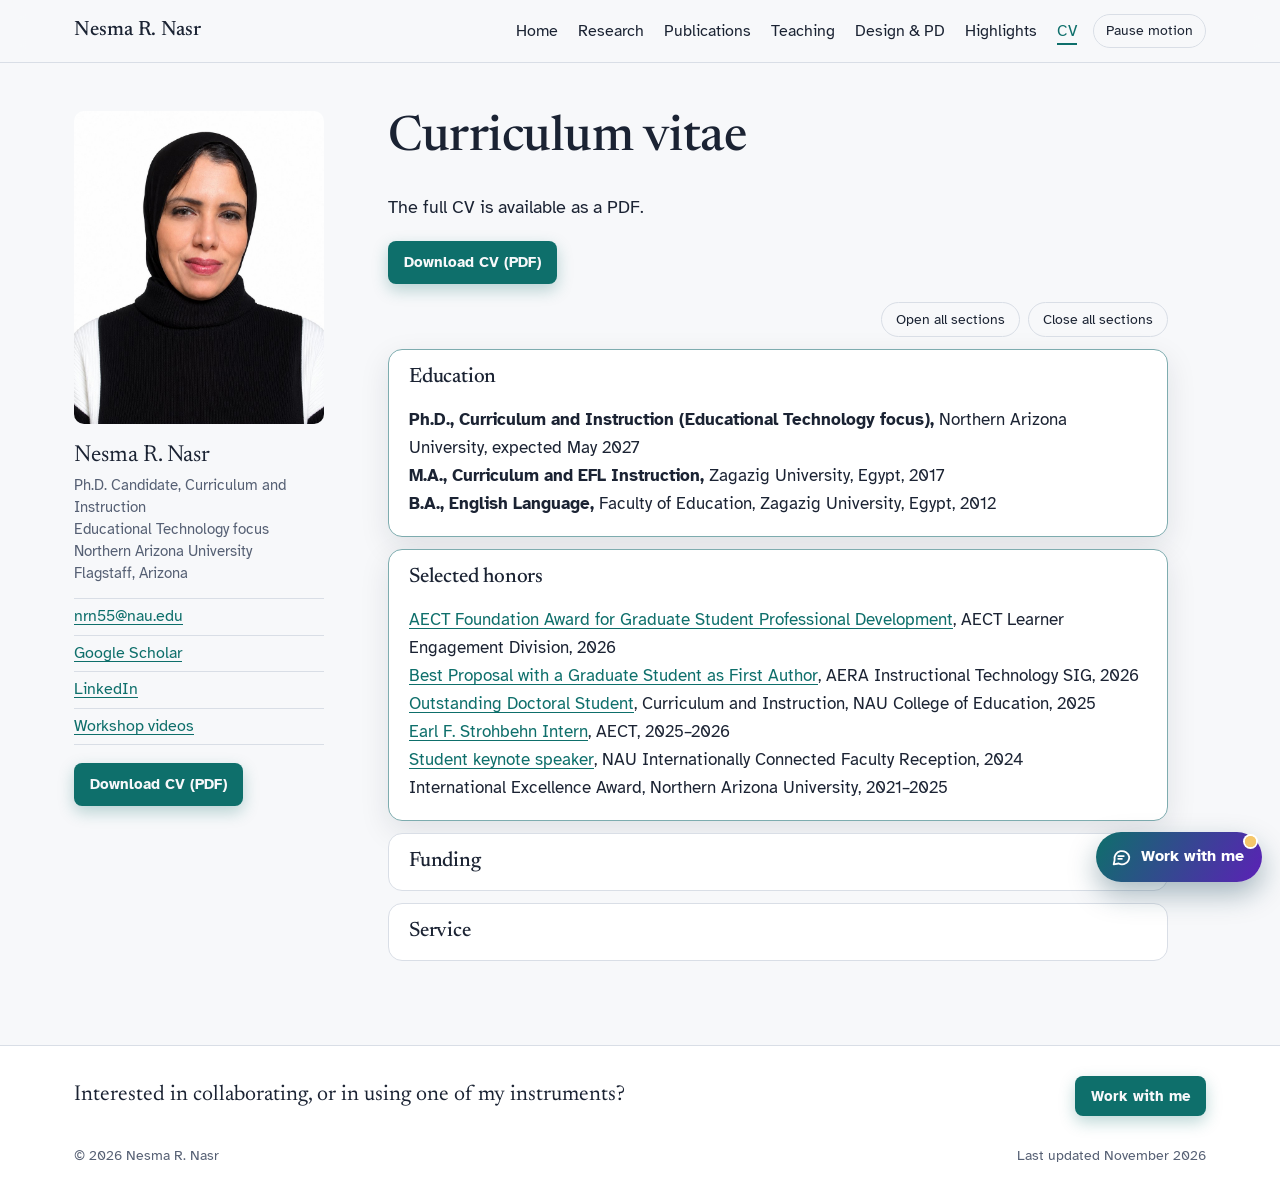
==== commit a1f4266a: "Redesign polish: motion graphics, click-to-open sections, guided assistant - Hero card with moving g" ====
--- a/cv.html
+++ b/cv.html
@@ -12,7 +12,7 @@
   <link rel="preconnect" href="https://fonts.googleapis.com">
   <link rel="preconnect" href="https://fonts.gstatic.com" crossorigin>
   <link href="https://fonts.googleapis.com/css2?family=Atkinson+Hyperlegible:ital,wght@0,400;0,700;1,400&family=Newsreader:ital,opsz,wght@0,6..72,400;0,6..72,500;0,6..72,600;1,6..72,400&display=swap" rel="stylesheet">
-  <link rel="stylesheet" href="css/style.css?v=20261110c">
+  <link rel="stylesheet" href="css/style.css?v=20261111a">
 </head>
 <body>
   <a class="skip-link" href="#main">Skip to content</a>
@@ -20,7 +20,10 @@
   <header class="site-header">
     <div class="wrap">
       <a class="site-name" href="index.html">Nesma R. Nasr</a>
-      <button class="nav-toggle" aria-expanded="false" aria-controls="site-nav">Menu</button>
+      <div class="header-tools">
+        <button class="motion-toggle" type="button" aria-pressed="false" hidden>Pause motion</button>
+        <button class="nav-toggle" aria-expanded="false" aria-controls="site-nav">Menu</button>
+      </div>
       <nav class="site-nav" id="site-nav" aria-label="Main">
         <ul>
           <li><a href="index.html">Home</a></li>
@@ -33,6 +36,7 @@
         </ul>
       </nav>
     </div>
+    <div class="progress" aria-hidden="true"></div>
   </header>
 
   <div class="shell">
@@ -58,17 +62,21 @@
       <!-- To update the CV: upload a new PDF named Nasr_Nesma_CV.pdf into the files folder. -->
       <p><a class="button" href="files/Nasr_Nesma_CV.pdf">Download CV (PDF)</a></p>
 
-      <section data-reveal>
-        <h2>Education</h2>
+            <p class="acc-tools"><button type="button" data-acc="open">Open all sections</button><button type="button" data-acc="close">Close all sections</button></p>
+<details class="acc" open data-reveal>
+        <summary><h2>Education</h2></summary>
+        <div class="acc-body">
         <ul class="plain">
           <li><strong>Ph.D., Curriculum and Instruction (Educational Technology focus),</strong> Northern Arizona University, expected May 2027</li>
           <li><strong>M.A., Curriculum and EFL Instruction,</strong> Zagazig University, Egypt, 2017</li>
           <li><strong>B.A., English Language,</strong> Faculty of Education, Zagazig University, Egypt, 2012</li>
         </ul>
-      </section>
+      </div>
+      </details>
 
-      <section data-reveal>
-        <h2>Selected honors</h2>
+      <details class="acc" open data-reveal>
+        <summary><h2>Selected honors</h2></summary>
+        <div class="acc-body">
         <ul class="plain">
           <li><a href="highlights.html#aect-led-award-2026">AECT Foundation Award for Graduate Student Professional Development</a>, AECT Learner Engagement Division, 2026</li>
           <li><a href="highlights.html#aera-award-2026">Best Proposal with a Graduate Student as First Author</a>, AERA Instructional Technology SIG, 2026</li>
@@ -77,20 +85,24 @@
           <li><a href="highlights.html#keynote-2024">Student keynote speaker</a>, NAU Internationally Connected Faculty Reception, 2024</li>
           <li>International Excellence Award, Northern Arizona University, 2021–2025</li>
         </ul>
-      </section>
+      </div>
+      </details>
 
-      <section data-reveal>
-        <h2>Funding</h2>
+      <details class="acc" data-reveal>
+        <summary><h2>Funding</h2></summary>
+        <div class="acc-body">
         <ul class="plain">
           <li>$46,193 in competitive scholarships and awards during doctoral study</li>
           <li>Project Technologist, <a href="research.html#grants">NSF FINDERS Foundry planning grant</a> ($49,613), 2026</li>
           <li>Co-PI, NSF FINDERS Foundry development proposal ($300,000), under review</li>
           <li>AI Technologist, NSF STEM K–12 subaward ($314,424), under review</li>
         </ul>
-      </section>
+      </div>
+      </details>
 
-      <section data-reveal>
-        <h2>Service</h2>
+      <details class="acc" data-reveal>
+        <summary><h2>Service</h2></summary>
+        <div class="acc-body">
         <ul class="plain">
           <li>Communication Officer, Learner Engagement Division, AECT</li>
           <li>Professional Development Committee Member, International Division, AECT</li>
@@ -98,16 +110,22 @@
           <li><a href="highlights.html#aztesol-board">Member at Large</a>, AZTESOL Board</li>
           <li>Reviewer, <em>Journal of Computers in Education</em> and <em>Education and Information Technologies</em></li>
         </ul>
-      </section>
+      </div>
+      </details>
     </main>
   </div>
 
   <footer class="site-footer">
+    <div class="footer-cta">
+      <p>Interested in collaborating, or in using one of my instruments?</p>
+      <button class="button" type="button" data-assistant-open>Work with me</button>
+    </div>
     <div class="wrap">
       <span>&copy; <span data-year>2026</span> Nesma R. Nasr</span>
       <span>Last updated November 2026</span>
     </div>
   </footer>
-  <script src="js/site.js?v=20261110c"></script>
+  <script src="js/site.js?v=20261111a"></script>
+  <script src="js/assistant.js?v=20261111a"></script>
 </body>
 </html>
--- a/css/style.css
+++ b/css/style.css
@@ -350,3 +350,150 @@
   body { font-size: 1rem; }
   .profile { grid-template-columns: 92px minmax(0, 1fr); }
 }
+
+/* =========================================================
+   Polish layer: richer color, motion graphics, click-to-open
+   sections, and the "Work with me" assistant.
+   All motion stops when the visitor's device asks for reduced
+   motion or when they press "Pause motion" in the header.
+   ========================================================= */
+:root { --violet: #6D28D9; --rose: #BE185D; --shadow: 0 10px 30px rgba(15, 30, 50, 0.10); --card: #FFFFFF; }
+@media (prefers-color-scheme: dark) { :root { --violet: #C4B5FD; --rose: #F9A8D4; --shadow: 0 10px 30px rgba(0, 0, 0, 0.45); --card: #151D29; } }
+.motion-off *, .motion-off *::before, .motion-off *::after { animation: none !important; transition: none !important; scroll-behavior: auto !important; }
+
+/* ---------- Header: glass, progress bar, motion switch ---------- */
+.site-header { background: color-mix(in srgb, var(--paper) 86%, transparent); backdrop-filter: saturate(1.4) blur(12px); -webkit-backdrop-filter: saturate(1.4) blur(12px); }
+.progress { position: absolute; left: 0; bottom: -1px; height: 3px; width: 100%; transform: scaleX(var(--p, 0)); transform-origin: left; background: linear-gradient(90deg, var(--teal), var(--violet), var(--rose)); pointer-events: none; }
+.header-tools { display: flex; align-items: center; gap: 10px; }
+.site-nav { margin-left: auto; }
+.header-tools { order: 3; }
+.motion-toggle { font: inherit; font-size: 0.85rem; color: var(--ink); background: transparent; border: 1px solid var(--line); border-radius: 999px; padding: 5px 12px; min-height: 32px; cursor: pointer; white-space: nowrap; }
+.motion-toggle:hover { border-color: var(--teal); color: var(--teal); }
+.motion-toggle[hidden] { display: none; }
+
+/* ---------- Moving gradient text ---------- */
+.sweep { color: var(--teal); }
+@supports ((-webkit-background-clip: text) or (background-clip: text)) {
+  .sweep {
+    background: linear-gradient(90deg, var(--teal) 0%, var(--teal) 28%, var(--violet) 42%, var(--rose) 54%, var(--teal) 70%, var(--teal) 100%);
+    background-size: 220% auto; -webkit-background-clip: text; background-clip: text; -webkit-text-fill-color: transparent; color: transparent;
+    background-position: 100% center;
+  }
+  @media (prefers-reduced-motion: no-preference) { .motion .sweep { animation: sweep 7s linear infinite; } }
+}
+@keyframes sweep { from { background-position: 220% center; } to { background-position: -220% center; } }
+@media (forced-colors: active) { .sweep { background: none; -webkit-text-fill-color: currentColor; color: inherit; } }
+
+/* ---------- Hero ---------- */
+.hero-pro { position: relative; isolation: isolate; padding: 34px 30px 30px; border-radius: 22px; border: 1px solid var(--line); background: var(--card); box-shadow: var(--shadow); overflow: hidden; }
+.hero-pro h1 { max-width: 22ch; font-size: clamp(2rem, 4vw, 2.9rem); }
+.eyebrow { font-size: 0.82rem; font-weight: 700; letter-spacing: .12em; text-transform: uppercase; color: var(--teal); margin: 0 0 12px; }
+.aurora { position: absolute; inset: 0; z-index: -1; overflow: hidden; }
+.aurora i { position: absolute; width: 46%; aspect-ratio: 1; border-radius: 50%; filter: blur(60px); opacity: .22; }
+.aurora i:nth-child(1) { background: var(--teal); right: -8%; top: -30%; }
+.aurora i:nth-child(2) { background: var(--violet); right: 22%; bottom: -55%; }
+.aurora i:nth-child(3) { background: var(--rose); left: -14%; top: 30%; opacity: .12; }
+@media (prefers-reduced-motion: no-preference) {
+  .motion .aurora i:nth-child(1) { animation: drift1 16s ease-in-out infinite alternate; }
+  .motion .aurora i:nth-child(2) { animation: drift2 20s ease-in-out infinite alternate; }
+  .motion .aurora i:nth-child(3) { animation: drift1 24s ease-in-out infinite alternate-reverse; }
+  .motion .hero-pro .eyebrow { animation: rise .7s var(--ease) both; }
+  .motion .hero-pro .cta { animation: rise .8s var(--ease) .3s both; }
+}
+@keyframes drift1 { to { transform: translate(-18%, 22%) scale(1.15); } }
+@keyframes drift2 { to { transform: translate(20%, -18%) scale(.9); } }
+.cta { display: flex; flex-wrap: wrap; gap: 10px; margin: 20px 0 0; }
+.button { border: 0; cursor: pointer; font-family: inherit; min-height: 40px; box-shadow: 0 6px 16px color-mix(in srgb, var(--teal) 28%, transparent); }
+.button.ghost { background: transparent; color: var(--teal); box-shadow: inset 0 0 0 2px var(--teal); }
+.button.ghost:hover { background: var(--teal-soft); filter: none; }
+
+/* ---------- Moving ribbon of venues ---------- */
+.ticker { position: relative; overflow: hidden; margin: 22px 0 4px; padding: 10px 0; border-block: 1px solid var(--line); mask-image: linear-gradient(90deg, transparent, #000 8%, #000 92%, transparent); -webkit-mask-image: linear-gradient(90deg, transparent, #000 8%, #000 92%, transparent); }
+.ticker-track { display: flex; width: max-content; gap: 0; }
+.ticker ul { display: flex; flex: none; gap: 34px; list-style: none; margin: 0; padding: 0 17px; white-space: nowrap; font-size: 0.92rem; font-weight: 700; color: var(--muted); }
+.ticker li::before { content: "◆"; color: var(--gold); font-size: .6em; margin-right: 12px; vertical-align: middle; }
+@media (prefers-reduced-motion: no-preference) {
+  .motion .ticker-track { animation: ticker 38s linear infinite; }
+  .ticker:hover .ticker-track, .ticker:focus-within .ticker-track { animation-play-state: paused; }
+}
+html:not(.motion) .ticker-track { flex-wrap: wrap; width: auto; } html:not(.motion) .ticker ul { flex-wrap: wrap; white-space: normal; gap: 6px 26px; } html:not(.motion) .ticker ul[aria-hidden] { display: none; }
+@keyframes ticker { to { transform: translateX(-50%); } }
+
+/* ---------- Cards with a light that follows the pointer ---------- */
+.stats li { border: 1px solid var(--line); border-top: 3px solid var(--teal); border-radius: 14px; padding: 14px 14px 12px; background: var(--card); transition: transform .3s var(--ease), box-shadow .3s var(--ease); }
+.stats li:hover { transform: translateY(-4px); box-shadow: var(--shadow); }
+.stats strong { background: linear-gradient(90deg, var(--teal), var(--violet)); -webkit-background-clip: text; background-clip: text; -webkit-text-fill-color: transparent; }
+@media (forced-colors: active) { .stats strong { background: none; -webkit-text-fill-color: currentColor; } }
+.glow { position: relative; overflow: hidden; }
+.glow::after { content: ""; position: absolute; inset: 0; pointer-events: none; opacity: 0; transition: opacity .3s; background: radial-gradient(240px circle at var(--mx, 50%) var(--my, 50%), color-mix(in srgb, var(--teal) 16%, transparent), transparent 70%); }
+.glow:hover::after { opacity: 1; }
+.content h2 { position: relative; }
+.content > h2::after, .content > section > h2::after { content: ""; display: block; width: 44px; height: 3px; border-radius: 2px; margin-top: 8px; background: linear-gradient(90deg, var(--teal), var(--gold)); }
+
+/* ---------- Click-to-open sections ---------- */
+.acc { border: 1px solid var(--line); border-radius: 14px; background: var(--card); margin: 12px 0; scroll-margin-top: 90px; transition: box-shadow .3s var(--ease), border-color .3s; }
+.acc[open] { box-shadow: var(--shadow); border-color: color-mix(in srgb, var(--teal) 45%, var(--line)); }
+.acc > summary { list-style: none; cursor: pointer; display: flex; align-items: center; justify-content: space-between; gap: 16px; padding: 16px 20px; border-radius: 14px; min-height: 44px; }
+.acc > summary::-webkit-details-marker { display: none; }
+.acc > summary h2, .acc > summary h3 { margin: 0; font-size: 1.3rem; }
+.acc > summary h3 { font-size: 1.12rem; }
+.acc > summary::after { content: ""; flex: none; width: 11px; height: 11px; border-right: 2.5px solid var(--teal); border-bottom: 2.5px solid var(--teal); transform: rotate(45deg) translate(-3px, -3px); transition: transform .3s var(--ease); }
+.acc[open] > summary::after { transform: rotate(225deg) translate(-3px, -3px); }
+.acc > summary:hover h2, .acc > summary:hover h3 { color: var(--teal); }
+.acc-body { padding: 0 20px 18px; }
+.acc-body > :last-child { margin-bottom: 0; }
+.motion .acc[open] > .acc-body { animation: rise .45s var(--ease) both; }
+.acc-tools { display: flex; gap: 8px; justify-content: flex-end; margin: 18px 0 0; }
+.acc-tools button { font: inherit; font-size: 0.88rem; background: transparent; color: var(--ink); border: 1px solid var(--line); border-radius: 999px; padding: 5px 14px; min-height: 32px; cursor: pointer; }
+.acc-tools button:hover { border-color: var(--teal); color: var(--teal); }
+.services .acc .button { margin-top: 4px; }
+
+/* ---------- Back to top ---------- */
+.to-top { position: fixed; left: 18px; bottom: 18px; z-index: 24; width: 44px; height: 44px; border-radius: 50%; border: 1px solid var(--line); background: var(--card); color: var(--teal); font-size: 1.2rem; cursor: pointer; box-shadow: var(--shadow); opacity: 0; pointer-events: none; transform: translateY(8px); transition: opacity .3s, transform .3s var(--ease); }
+.to-top.show { opacity: 1; pointer-events: auto; transform: none; }
+
+/* ---------- Footer ---------- */
+.site-footer { background: var(--card); }
+.footer-cta { max-width: 1180px; margin: 0 auto; padding: 30px 24px 6px; display: flex; flex-wrap: wrap; align-items: center; justify-content: space-between; gap: 14px; }
+.footer-cta p { margin: 0; font-family: var(--serif); font-size: 1.35rem; }
+
+/* ---------- Assistant ("Work with me") ---------- */
+.assist-launch { position: fixed; right: 18px; bottom: 18px; z-index: 30; display: inline-flex; align-items: center; gap: 9px; font: inherit; font-weight: 700; font-size: 0.97rem; color: #fff; background: linear-gradient(120deg, #0E6F6B, #5B21B6); border: 0; border-radius: 999px; padding: 12px 18px 12px 14px; min-height: 48px; cursor: pointer; box-shadow: 0 12px 28px rgba(14, 60, 80, 0.35); transition: transform .25s var(--ease); }
+.assist-launch:hover { transform: translateY(-2px); }
+.assist-launch svg { width: 22px; height: 22px; flex: none; }
+.assist-launch .ping { position: absolute; right: 6px; top: 4px; width: 11px; height: 11px; border-radius: 50%; background: #F5C76B; box-shadow: 0 0 0 2px #fff; }
+@media (prefers-reduced-motion: no-preference) { .motion .assist-launch .ping::after { content: ""; position: absolute; inset: 0; border-radius: 50%; background: #F5C76B; animation: halo 2.2s ease-out infinite; } }
+.assist-launch[aria-expanded="true"] .ping { display: none; }
+.assist { position: fixed; right: 18px; bottom: 80px; z-index: 31; width: min(390px, calc(100vw - 24px)); height: min(600px, calc(100dvh - 110px)); display: flex; flex-direction: column; background: var(--card); color: var(--ink); border: 1px solid var(--line); border-radius: 18px; box-shadow: 0 24px 60px rgba(8, 20, 40, 0.35); overflow: hidden; }
+.assist[hidden] { display: none; }
+.motion .assist { animation: rise .35s var(--ease) both; }
+.assist header { display: flex; align-items: center; justify-content: space-between; gap: 10px; padding: 12px 14px; color: #fff; background: linear-gradient(120deg, #0E6F6B, #5B21B6); }
+.assist header h2 { margin: 0; font-family: var(--sans); font-size: 1rem; font-weight: 700; color: #fff; }
+.assist header p { margin: 0; font-size: 0.78rem; opacity: .92; }
+.assist header button { font: inherit; font-size: 0.85rem; color: #fff; background: rgba(255,255,255,.16); border: 0; border-radius: 999px; padding: 6px 12px; min-height: 32px; cursor: pointer; }
+.assist header button:hover { background: rgba(255,255,255,.28); }
+.assist :focus-visible { outline-color: var(--gold); }
+.assist-log { flex: 1; overflow-y: auto; padding: 14px; display: flex; flex-direction: column; gap: 10px; scroll-behavior: smooth; }
+.msg { max-width: 88%; padding: 9px 13px; border-radius: 14px; font-size: 0.95rem; line-height: 1.45; white-space: pre-line; overflow-wrap: anywhere; }
+.msg.bot { align-self: flex-start; background: var(--teal-soft); border-bottom-left-radius: 4px; }
+.msg.me { align-self: flex-end; background: var(--teal); color: var(--paper); border-bottom-right-radius: 4px; }
+.motion .msg { animation: rise .3s var(--ease) both; }
+.msg a { color: inherit; font-weight: 700; }
+.msg.typing { display: inline-flex; gap: 4px; padding: 13px; }
+.msg.typing i { width: 7px; height: 7px; border-radius: 50%; background: var(--teal); animation: blink 1s infinite; }
+.msg.typing i:nth-child(2) { animation-delay: .15s; } .msg.typing i:nth-child(3) { animation-delay: .3s; }
+@keyframes blink { 0%, 80%, 100% { opacity: .25; } 40% { opacity: 1; } }
+.assist-choices { display: flex; flex-wrap: wrap; gap: 6px; }
+.assist-choices button { font: inherit; font-size: 0.9rem; text-align: left; color: var(--teal); background: var(--card); border: 1.5px solid var(--teal); border-radius: 999px; padding: 6px 13px; min-height: 34px; cursor: pointer; }
+.assist-choices button:hover { background: var(--teal); color: var(--paper); }
+.assist form { display: flex; gap: 8px; padding: 10px 12px; border-top: 1px solid var(--line); }
+.assist input[type="text"] { flex: 1; min-width: 0; font: inherit; font-size: 0.95rem; color: var(--ink); background: var(--paper); border: 1px solid var(--muted); border-radius: 10px; padding: 9px 11px; }
+.assist form button { font: inherit; font-weight: 700; font-size: 0.92rem; color: var(--paper); background: var(--teal); border: 0; border-radius: 10px; padding: 0 14px; min-height: 40px; cursor: pointer; }
+.assist .fine { margin: 0; padding: 0 14px 10px; font-size: 0.74rem; line-height: 1.35; color: var(--muted); }
+.vh { position: absolute; width: 1px; height: 1px; overflow: hidden; clip-path: inset(50%); white-space: nowrap; }
+.hp { position: absolute; left: -9999px; }
+
+@media (max-width: 960px) { .hero-pro { padding: 24px 20px; } }
+@media (max-width: 820px) { .header-tools { order: 0; margin-left: auto; } .site-nav { order: 5; margin-left: 0; } .site-header .wrap { row-gap: 8px; } .footer-cta p { font-size: 1.15rem; } }
+@media (max-width: 480px) { .assist-launch span.label { display: none; } .assist-launch { padding: 12px; } .assist { right: 12px; bottom: 76px; } }
+@media print { .assist, .assist-launch, .to-top, .ticker, .motion-toggle, .acc-tools, .progress { display: none !important; } .acc { border: 0; box-shadow: none; } }
